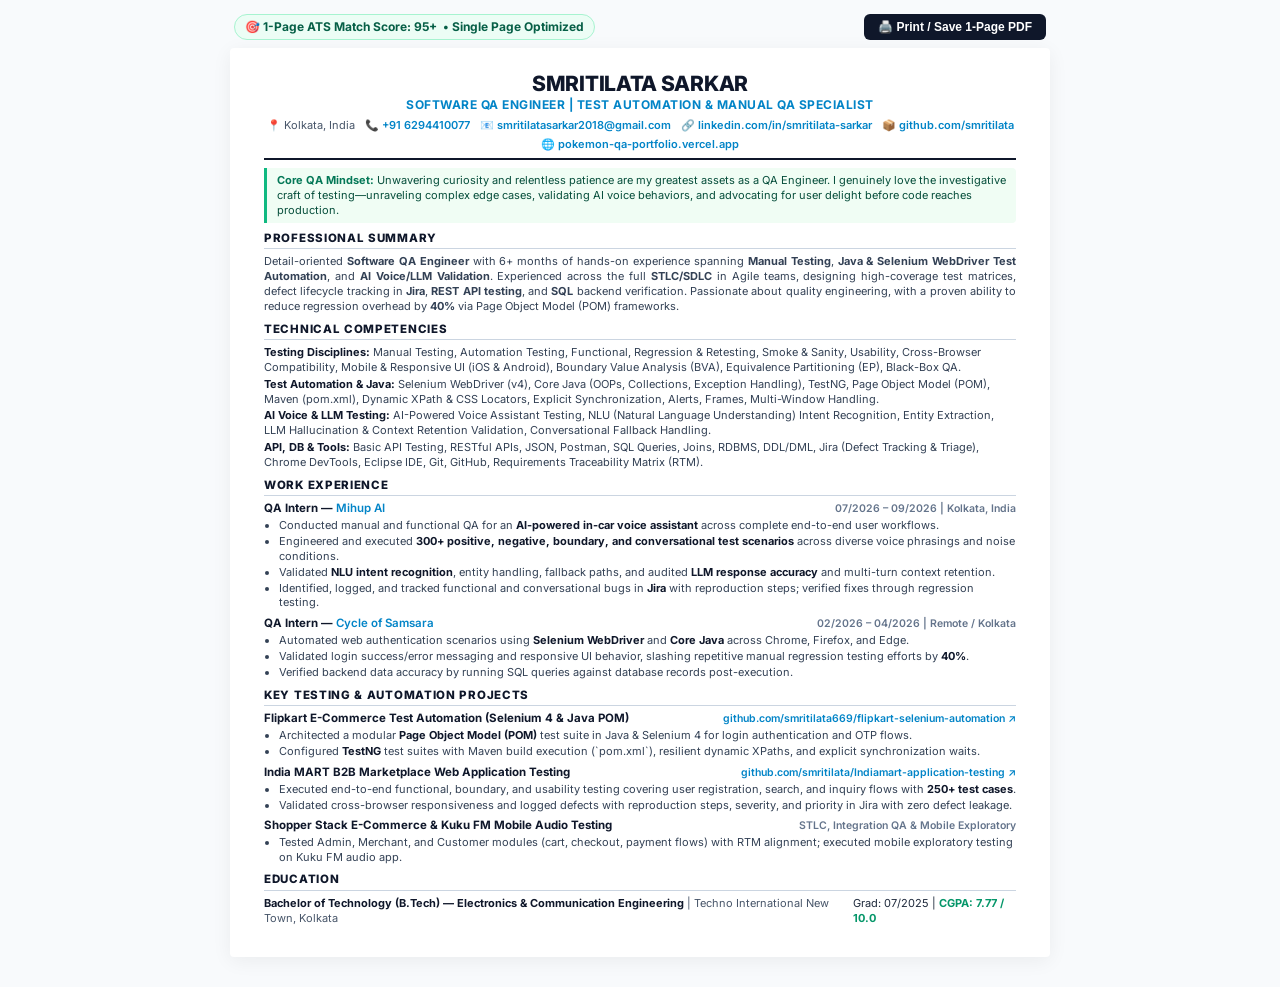
==== Smritilata_Sarkar_Resume.html @ 202419fc "Minimal navigation, 1-page resume, and natural language highlighting curiosity and patience" ====
<!DOCTYPE html>
<html lang="en">
<head>
  <meta charset="UTF-8">
  <meta name="viewport" content="width=device-width, initial-scale=1.0">
  <title>Smritilata Sarkar - Software QA Engineer Resume (One Page ATS)</title>
  <link rel="preconnect" href="https://fonts.googleapis.com">
  <link rel="preconnect" href="https://fonts.gstatic.com">
  <link href="https://fonts.googleapis.com/css2?family=Inter:wght@400;500;600;700;800&display=swap" rel="stylesheet">
  <style>
    * {
      box-sizing: border-box;
      margin: 0;
      padding: 0;
    }

    @page {
      size: A4 portrait;
      margin: 8mm 10mm;
    }

    body {
      font-family: 'Inter', -apple-system, BlinkMacSystemFont, "Segoe UI", Roboto, Helvetica, Arial, sans-serif;
      color: #1e293b;
      background: #f8fafc;
      line-height: 1.35;
      font-size: 11.5px;
      -webkit-font-smoothing: antialiased;
    }

    /* Minimal Top Bar (Screen Only) */
    .top-action-bar {
      max-width: 820px;
      margin: 14px auto 8px;
      display: flex;
      justify-content: space-between;
      align-items: center;
      padding: 0 4px;
    }

    .ats-badge {
      display: inline-flex;
      align-items: center;
      gap: 6px;
      background: #ecfdf5;
      color: #065f46;
      border: 1px solid #a7f3d0;
      padding: 4px 10px;
      border-radius: 20px;
      font-weight: 700;
      font-size: 12px;
    }

    .print-btn {
      background: #0f172a;
      color: #ffffff;
      border: none;
      padding: 6px 14px;
      border-radius: 6px;
      font-weight: 600;
      font-size: 12px;
      cursor: pointer;
      display: inline-flex;
      align-items: center;
      gap: 5px;
      transition: background 0.15s;
    }

    .print-btn:hover {
      background: #0284c7;
    }

    /* One Page Sheet */
    .resume-sheet {
      max-width: 820px;
      margin: 0 auto 30px;
      background: #ffffff;
      padding: 24px 34px;
      box-shadow: 0 4px 20px rgba(0, 0, 0, 0.06);
      border-radius: 4px;
    }

    /* Minimal Header */
    header.resume-header {
      border-bottom: 2px solid #0f172a;
      padding-bottom: 6px;
      margin-bottom: 8px;
      text-align: center;
    }

    h1.applicant-name {
      font-size: 21px;
      font-weight: 800;
      color: #0f172a;
      letter-spacing: -0.3px;
      text-transform: uppercase;
      line-height: 1.1;
      margin-bottom: 2px;
    }

    .target-role {
      font-size: 12px;
      font-weight: 700;
      color: #0284c7;
      letter-spacing: 0.5px;
      margin-bottom: 5px;
    }

    .contact-bar {
      font-size: 11px;
      color: #475569;
      display: flex;
      justify-content: center;
      flex-wrap: wrap;
      gap: 4px 10px;
    }

    .contact-bar a {
      color: #0284c7;
      text-decoration: none;
      font-weight: 600;
    }

    .contact-bar a:hover {
      text-decoration: underline;
    }

    /* Passion / Philosophy Callout */
    .passion-quote-box {
      background: #f0fdf4;
      border-left: 3px solid #10b981;
      padding: 5px 10px;
      margin-bottom: 8px;
      border-radius: 0 4px 4px 0;
      font-size: 11px;
      color: #064e3b;
      line-height: 1.35;
    }

    .passion-quote-box strong {
      color: #047857;
    }

    /* Section Structure */
    section.resume-section {
      margin-bottom: 8px;
    }

    h2.section-heading {
      font-size: 11.5px;
      font-weight: 800;
      color: #0f172a;
      text-transform: uppercase;
      letter-spacing: 0.7px;
      border-bottom: 1px solid #cbd5e1;
      padding-bottom: 2px;
      margin-bottom: 5px;
    }

    .summary-text {
      color: #334155;
      text-align: justify;
      line-height: 1.35;
      font-size: 11px;
    }

    /* Skills */
    .skills-block {
      line-height: 1.35;
      font-size: 11px;
    }

    .skill-line {
      margin-bottom: 2px;
    }

    .skill-line strong {
      color: #0f172a;
      font-size: 11px;
    }

    .skill-line span {
      color: #334155;
    }

    /* Experience & Projects */
    .item-entry {
      margin-bottom: 6px;
    }

    .item-top {
      display: flex;
      justify-content: space-between;
      align-items: baseline;
      margin-bottom: 1.5px;
    }

    .item-title {
      font-size: 11.5px;
      font-weight: 700;
      color: #0f172a;
    }

    .item-title .company {
      color: #0284c7;
      font-weight: 600;
    }

    .item-meta {
      font-size: 10.5px;
      font-weight: 600;
      color: #64748b;
      white-space: nowrap;
    }

    .item-meta a {
      color: #0284c7;
      text-decoration: none;
    }

    ul.compact-list {
      list-style-type: disc;
      padding-left: 15px;
      margin-top: 1px;
    }

    ul.compact-list li {
      margin-bottom: 1.5px;
      color: #334155;
      line-height: 1.32;
      font-size: 11px;
    }

    ul.compact-list li strong {
      color: #0f172a;
    }

    /* Education */
    .education-row {
      display: flex;
      justify-content: space-between;
      align-items: baseline;
      font-size: 11px;
    }

    .edu-degree {
      font-weight: 700;
      color: #0f172a;
    }

    .edu-inst {
      color: #475569;
    }

    .edu-cgpa {
      color: #059669;
      font-weight: 700;
    }

    /* Strict Print One-Page */
    @media print {
      body {
        background: #ffffff;
        font-size: 10.5px;
        color: #000000;
      }
      .no-print {
        display: none !important;
      }
      .resume-sheet {
        padding: 0 !important;
        margin: 0 !important;
        box-shadow: none !important;
        max-width: 100% !important;
      }
      a {
        color: #000000 !important;
        text-decoration: none !important;
      }
      h2.section-heading {
        border-color: #000000;
        color: #000000;
      }
      .target-role, .item-title .company {
        color: #000000 !important;
      }
      .passion-quote-box {
        background: #f8fafc;
        border-color: #334155;
        color: #0f172a;
      }
    }
  </style>
</head>
<body>

  <!-- Screen Minimal Control Bar -->
  <div class="top-action-bar no-print">
    <div class="ats-badge">
      <span>🎯 1-Page ATS Match Score: 95+</span>
      <span>• Single Page Optimized</span>
    </div>
    <button class="print-btn" onclick="window.print()">
      <span>🖨️ Print / Save 1-Page PDF</span>
    </button>
  </div>

  <main class="resume-sheet">
    <!-- Header -->
    <header class="resume-header">
      <h1 class="applicant-name">Smritilata Sarkar</h1>
      <div class="target-role">SOFTWARE QA ENGINEER | TEST AUTOMATION &amp; MANUAL QA SPECIALIST</div>
      <div class="contact-bar">
        <span>📍 Kolkata, India</span>
        <span>📞 <a href="tel:+916294410077">+91 6294410077</a></span>
        <span>📧 <a href="mailto:smritilatasarkar2018@gmail.com">smritilatasarkar2018@gmail.com</a></span>
        <span>🔗 <a href="https://linkedin.com/in/smritilata-sarkar-a81a4428a" target="_blank">linkedin.com/in/smritilata-sarkar</a></span>
        <span>📦 <a href="https://github.com/smritilata" target="_blank">github.com/smritilata</a></span>
        <span>🌐 <a href="https://pokemon-qa-portfolio.vercel.app" target="_blank">pokemon-qa-portfolio.vercel.app</a></span>
      </div>
    </header>

    <!-- Genuine QA Passion Callout -->
    <div class="passion-quote-box">
      <strong>Core QA Mindset:</strong> Unwavering curiosity and relentless patience are my greatest assets as a QA Engineer. I genuinely love the investigative craft of testing—unraveling complex edge cases, validating AI voice behaviors, and advocating for user delight before code reaches production.
    </div>

    <!-- Summary -->
    <section class="resume-section">
      <h2 class="section-heading">Professional Summary</h2>
      <p class="summary-text">
        Detail-oriented <strong>Software QA Engineer</strong> with 6+ months of hands-on experience spanning <strong>Manual Testing</strong>, <strong>Java &amp; Selenium WebDriver Test Automation</strong>, and <strong>AI Voice/LLM Validation</strong>. Experienced across the full <strong>STLC/SDLC</strong> in Agile teams, designing high-coverage test matrices, defect lifecycle tracking in <strong>Jira</strong>, <strong>REST API testing</strong>, and <strong>SQL</strong> backend verification. Passionate about quality engineering, with a proven ability to reduce regression overhead by <strong>40%</strong> via Page Object Model (POM) frameworks.
      </p>
    </section>

    <!-- Core Skills -->
    <section class="resume-section">
      <h2 class="section-heading">Technical Competencies</h2>
      <div class="skills-block">
        <div class="skill-line">
          <strong>Testing Disciplines:</strong>
          <span>Manual Testing, Automation Testing, Functional, Regression &amp; Retesting, Smoke &amp; Sanity, Usability, Cross-Browser Compatibility, Mobile &amp; Responsive UI (iOS &amp; Android), Boundary Value Analysis (BVA), Equivalence Partitioning (EP), Black-Box QA.</span>
        </div>
        <div class="skill-line">
          <strong>Test Automation &amp; Java:</strong>
          <span>Selenium WebDriver (v4), Core Java (OOPs, Collections, Exception Handling), TestNG, Page Object Model (POM), Maven (pom.xml), Dynamic XPath &amp; CSS Locators, Explicit Synchronization, Alerts, Frames, Multi-Window Handling.</span>
        </div>
        <div class="skill-line">
          <strong>AI Voice &amp; LLM Testing:</strong>
          <span>AI-Powered Voice Assistant Testing, NLU (Natural Language Understanding) Intent Recognition, Entity Extraction, LLM Hallucination &amp; Context Retention Validation, Conversational Fallback Handling.</span>
        </div>
        <div class="skill-line">
          <strong>API, DB &amp; Tools:</strong>
          <span>Basic API Testing, RESTful APIs, JSON, Postman, SQL Queries, Joins, RDBMS, DDL/DML, Jira (Defect Tracking &amp; Triage), Chrome DevTools, Eclipse IDE, Git, GitHub, Requirements Traceability Matrix (RTM).</span>
        </div>
      </div>
    </section>

    <!-- Professional Experience -->
    <section class="resume-section">
      <h2 class="section-heading">Work Experience</h2>

      <div class="item-entry">
        <div class="item-top">
          <div class="item-title">QA Intern — <span class="company">Mihup AI</span></div>
          <div class="item-meta">07/2026 – 09/2026 | Kolkata, India</div>
        </div>
        <ul class="compact-list">
          <li>Conducted manual and functional QA for an <strong>AI-powered in-car voice assistant</strong> across complete end-to-end user workflows.</li>
          <li>Engineered and executed <strong>300+ positive, negative, boundary, and conversational test scenarios</strong> across diverse voice phrasings and noise conditions.</li>
          <li>Validated <strong>NLU intent recognition</strong>, entity handling, fallback paths, and audited <strong>LLM response accuracy</strong> and multi-turn context retention.</li>
          <li>Identified, logged, and tracked functional and conversational bugs in <strong>Jira</strong> with reproduction steps; verified fixes through regression testing.</li>
        </ul>
      </div>

      <div class="item-entry">
        <div class="item-top">
          <div class="item-title">QA Intern — <span class="company">Cycle of Samsara</span></div>
          <div class="item-meta">02/2026 – 04/2026 | Remote / Kolkata</div>
        </div>
        <ul class="compact-list">
          <li>Automated web authentication scenarios using <strong>Selenium WebDriver</strong> and <strong>Core Java</strong> across Chrome, Firefox, and Edge.</li>
          <li>Validated login success/error messaging and responsive UI behavior, slashing repetitive manual regression testing efforts by <strong>40%</strong>.</li>
          <li>Verified backend data accuracy by running SQL queries against database records post-execution.</li>
        </ul>
      </div>
    </section>

    <!-- Key Projects -->
    <section class="resume-section">
      <h2 class="section-heading">Key Testing &amp; Automation Projects</h2>

      <div class="item-entry">
        <div class="item-top">
          <div class="item-title">Flipkart E-Commerce Test Automation (Selenium 4 &amp; Java POM)</div>
          <div class="item-meta"><a href="https://github.com/smritilata669/flipkart-selenium-automation" target="_blank">github.com/smritilata669/flipkart-selenium-automation ↗</a></div>
        </div>
        <ul class="compact-list">
          <li>Architected a modular <strong>Page Object Model (POM)</strong> test suite in Java &amp; Selenium 4 for login authentication and OTP flows.</li>
          <li>Configured <strong>TestNG</strong> test suites with Maven build execution (`pom.xml`), resilient dynamic XPaths, and explicit synchronization waits.</li>
        </ul>
      </div>

      <div class="item-entry">
        <div class="item-top">
          <div class="item-title">India MART B2B Marketplace Web Application Testing</div>
          <div class="item-meta"><a href="https://github.com/smritilata/Indiamart-application-testing" target="_blank">github.com/smritilata/Indiamart-application-testing ↗</a></div>
        </div>
        <ul class="compact-list">
          <li>Executed end-to-end functional, boundary, and usability testing covering user registration, search, and inquiry flows with <strong>250+ test cases</strong>.</li>
          <li>Validated cross-browser responsiveness and logged defects with reproduction steps, severity, and priority in Jira with zero defect leakage.</li>
        </ul>
      </div>

      <div class="item-entry">
        <div class="item-top">
          <div class="item-title">Shopper Stack E-Commerce &amp; Kuku FM Mobile Audio Testing</div>
          <div class="item-meta">STLC, Integration QA &amp; Mobile Exploratory</div>
        </div>
        <ul class="compact-list">
          <li>Tested Admin, Merchant, and Customer modules (cart, checkout, payment flows) with RTM alignment; executed mobile exploratory testing on Kuku FM audio app.</li>
        </ul>
      </div>
    </section>

    <!-- Education -->
    <section class="resume-section">
      <h2 class="section-heading">Education</h2>
      <div class="education-row">
        <div>
          <span class="edu-degree">Bachelor of Technology (B.Tech) — Electronics &amp; Communication Engineering</span>
          <span class="edu-inst"> | Techno International New Town, Kolkata</span>
        </div>
        <div>Grad: 07/2025 | <span class="edu-cgpa">CGPA: 7.77 / 10.0</span></div>
      </div>
    </section>
  </main>

</body>
</html>
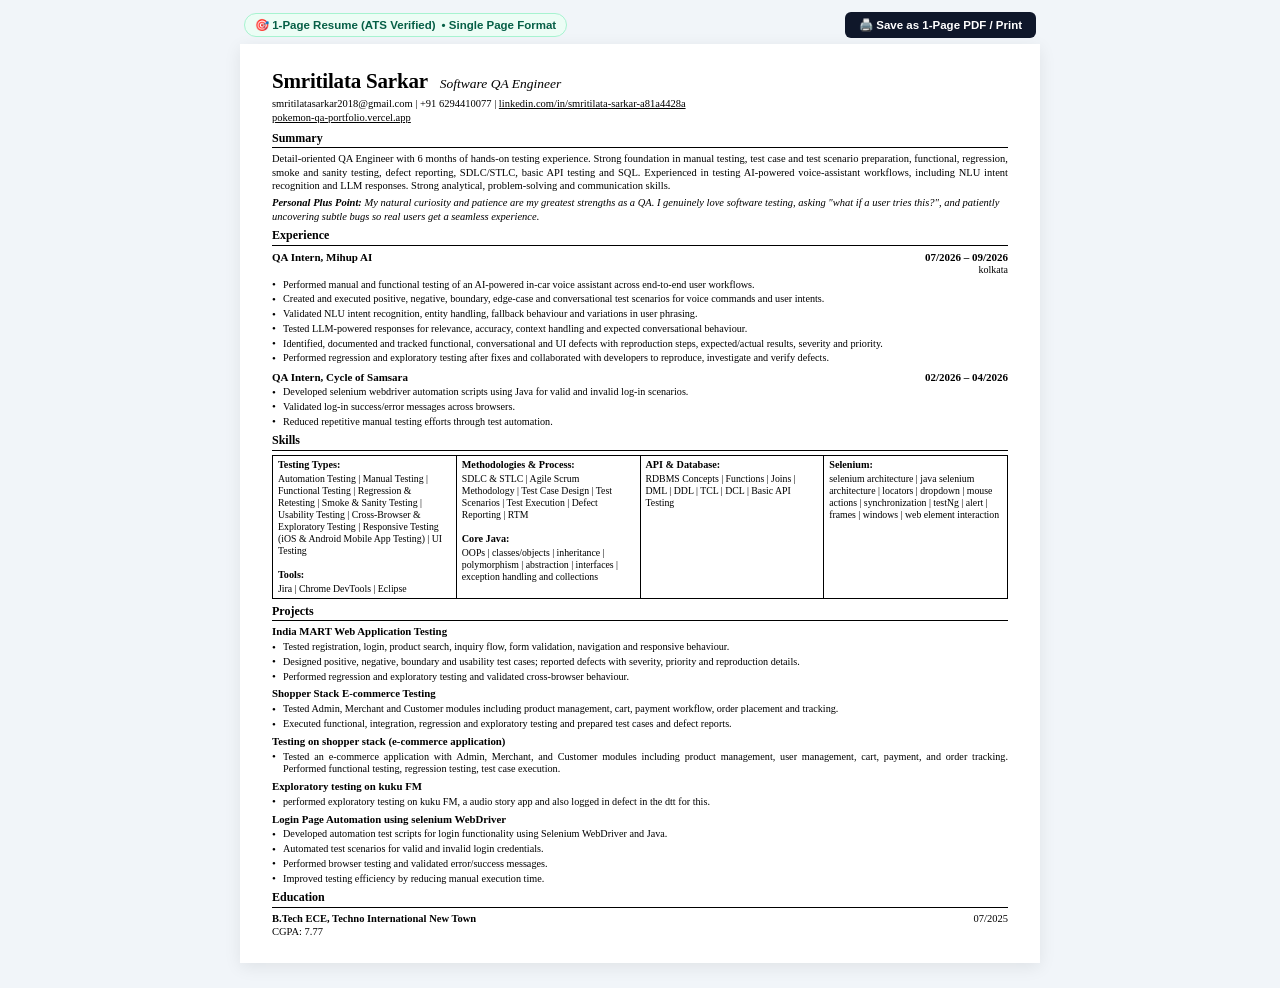
==== commit d93d2dd3: "Update 1-page resume matching PDF layout and reduce navigation bar" ====
--- a/Smritilata_Sarkar_Resume.html
+++ b/Smritilata_Sarkar_Resume.html
@@ -3,10 +3,7 @@
 <head>
   <meta charset="UTF-8">
   <meta name="viewport" content="width=device-width, initial-scale=1.0">
-  <title>Smritilata Sarkar - Software QA Engineer Resume (One Page ATS)</title>
-  <link rel="preconnect" href="https://fonts.googleapis.com">
-  <link rel="preconnect" href="https://fonts.gstatic.com">
-  <link href="https://fonts.googleapis.com/css2?family=Inter:wght@400;500;600;700;800&display=swap" rel="stylesheet">
+  <title>Smritilata Sarkar - Software QA Engineer (Resume)</title>
   <style>
     * {
       box-sizing: border-box;
@@ -16,26 +13,27 @@
 
     @page {
       size: A4 portrait;
-      margin: 8mm 10mm;
+      margin: 8mm 12mm;
     }
 
     body {
-      font-family: 'Inter', -apple-system, BlinkMacSystemFont, "Segoe UI", Roboto, Helvetica, Arial, sans-serif;
-      color: #1e293b;
-      background: #f8fafc;
-      line-height: 1.35;
-      font-size: 11.5px;
+      font-family: "Times New Roman", Times, Georgia, serif;
+      color: #000000;
+      background: #f1f5f9;
+      line-height: 1.28;
+      font-size: 11px;
       -webkit-font-smoothing: antialiased;
     }
 
-    /* Minimal Top Bar (Screen Only) */
+    /* Screen-only top action bar */
     .top-action-bar {
-      max-width: 820px;
-      margin: 14px auto 8px;
+      max-width: 800px;
+      margin: 12px auto 6px;
       display: flex;
       justify-content: space-between;
       align-items: center;
       padding: 0 4px;
+      font-family: -apple-system, BlinkMacSystemFont, "Segoe UI", Roboto, sans-serif;
     }
 
     .ats-badge {
@@ -48,7 +46,7 @@
       padding: 4px 10px;
       border-radius: 20px;
       font-weight: 700;
-      font-size: 12px;
+      font-size: 11.5px;
     }
 
     .print-btn {
@@ -58,7 +56,7 @@
       padding: 6px 14px;
       border-radius: 6px;
       font-weight: 600;
-      font-size: 12px;
+      font-size: 11.5px;
       cursor: pointer;
       display: inline-flex;
       align-items: center;
@@ -70,199 +68,178 @@
       background: #0284c7;
     }
 
-    /* One Page Sheet */
+    /* Exactly One Page Sheet */
     .resume-sheet {
-      max-width: 820px;
-      margin: 0 auto 30px;
+      max-width: 800px;
+      margin: 0 auto 25px;
       background: #ffffff;
-      padding: 24px 34px;
-      box-shadow: 0 4px 20px rgba(0, 0, 0, 0.06);
-      border-radius: 4px;
-    }
-
-    /* Minimal Header */
-    header.resume-header {
-      border-bottom: 2px solid #0f172a;
-      padding-bottom: 6px;
-      margin-bottom: 8px;
-      text-align: center;
-    }
-
-    h1.applicant-name {
+      padding: 24px 32px;
+      box-shadow: 0 4px 16px rgba(0, 0, 0, 0.08);
+    }
+
+    /* Header */
+    .header-name-title {
+      display: flex;
+      align-items: baseline;
+      gap: 12px;
+      margin-bottom: 2px;
+    }
+
+    h1.name {
       font-size: 21px;
-      font-weight: 800;
-      color: #0f172a;
-      letter-spacing: -0.3px;
-      text-transform: uppercase;
-      line-height: 1.1;
-      margin-bottom: 2px;
-    }
-
-    .target-role {
+      font-weight: bold;
+      color: #000000;
+      letter-spacing: -0.2px;
+    }
+
+    .title {
+      font-size: 13.5px;
+      color: #000000;
+      font-style: italic;
+    }
+
+    .contact-row {
+      font-size: 10.5px;
+      color: #000000;
+      margin-bottom: 1px;
+    }
+
+    .contact-row a {
+      color: #000000;
+      text-decoration: underline;
+    }
+
+    .portfolio-row {
+      font-size: 10.5px;
+      margin-bottom: 6px;
+    }
+
+    .portfolio-row a {
+      color: #000000;
+      text-decoration: underline;
+    }
+
+    /* Section Headings */
+    h2.section-title {
       font-size: 12px;
-      font-weight: 700;
-      color: #0284c7;
-      letter-spacing: 0.5px;
+      font-weight: bold;
+      color: #000000;
+      border-bottom: 1px solid #000000;
+      padding-bottom: 1px;
+      margin-top: 5px;
+      margin-bottom: 4px;
+    }
+
+    /* Summary */
+    .summary-text {
+      text-align: justify;
+      font-size: 10.5px;
+      line-height: 1.28;
+      margin-bottom: 4px;
+    }
+
+    .personal-plus-point {
+      font-size: 10.5px;
+      margin-top: 2px;
+      font-style: italic;
+    }
+
+    /* Experience */
+    .exp-item {
       margin-bottom: 5px;
     }
 
-    .contact-bar {
-      font-size: 11px;
-      color: #475569;
-      display: flex;
-      justify-content: center;
-      flex-wrap: wrap;
-      gap: 4px 10px;
-    }
-
-    .contact-bar a {
-      color: #0284c7;
-      text-decoration: none;
-      font-weight: 600;
-    }
-
-    .contact-bar a:hover {
-      text-decoration: underline;
-    }
-
-    /* Passion / Philosophy Callout */
-    .passion-quote-box {
-      background: #f0fdf4;
-      border-left: 3px solid #10b981;
-      padding: 5px 10px;
-      margin-bottom: 8px;
-      border-radius: 0 4px 4px 0;
-      font-size: 11px;
-      color: #064e3b;
-      line-height: 1.35;
-    }
-
-    .passion-quote-box strong {
-      color: #047857;
-    }
-
-    /* Section Structure */
-    section.resume-section {
-      margin-bottom: 8px;
-    }
-
-    h2.section-heading {
-      font-size: 11.5px;
-      font-weight: 800;
-      color: #0f172a;
-      text-transform: uppercase;
-      letter-spacing: 0.7px;
-      border-bottom: 1px solid #cbd5e1;
-      padding-bottom: 2px;
-      margin-bottom: 5px;
-    }
-
-    .summary-text {
-      color: #334155;
-      text-align: justify;
-      line-height: 1.35;
-      font-size: 11px;
-    }
-
-    /* Skills */
-    .skills-block {
-      line-height: 1.35;
-      font-size: 11px;
-    }
-
-    .skill-line {
-      margin-bottom: 2px;
-    }
-
-    .skill-line strong {
-      color: #0f172a;
-      font-size: 11px;
-    }
-
-    .skill-line span {
-      color: #334155;
-    }
-
-    /* Experience & Projects */
-    .item-entry {
-      margin-bottom: 6px;
-    }
-
-    .item-top {
+    .exp-header {
       display: flex;
       justify-content: space-between;
       align-items: baseline;
-      margin-bottom: 1.5px;
-    }
-
-    .item-title {
-      font-size: 11.5px;
-      font-weight: 700;
-      color: #0f172a;
-    }
-
-    .item-title .company {
-      color: #0284c7;
-      font-weight: 600;
-    }
-
-    .item-meta {
-      font-size: 10.5px;
-      font-weight: 600;
-      color: #64748b;
-      white-space: nowrap;
-    }
-
-    .item-meta a {
-      color: #0284c7;
-      text-decoration: none;
-    }
-
-    ul.compact-list {
-      list-style-type: disc;
-      padding-left: 15px;
-      margin-top: 1px;
-    }
-
-    ul.compact-list li {
-      margin-bottom: 1.5px;
-      color: #334155;
-      line-height: 1.32;
+      font-weight: bold;
       font-size: 11px;
     }
 
-    ul.compact-list li strong {
-      color: #0f172a;
+    .exp-sub {
+      text-align: right;
+      font-size: 10px;
+      font-weight: normal;
+    }
+
+    ul.bullet-list {
+      list-style-type: none;
+      padding-left: 0;
+      margin-top: 2px;
+    }
+
+    ul.bullet-list li {
+      position: relative;
+      padding-left: 11px;
+      margin-bottom: 2px;
+      font-size: 10.2px;
+      line-height: 1.25;
+      text-align: justify;
+    }
+
+    ul.bullet-list li::before {
+      content: "•";
+      position: absolute;
+      left: 0;
+      top: -0.5px;
+      font-size: 11px;
+    }
+
+    /* Skills Grid Table (Matching the 4-column box in PDF) */
+    .skills-table {
+      width: 100%;
+      border-collapse: collapse;
+      margin-bottom: 4px;
+      margin-top: 3px;
+      border: 1px solid #000000;
+    }
+
+    .skills-table td {
+      border: 1px solid #000000;
+      vertical-align: top;
+      padding: 3px 5px;
+      font-size: 9.8px;
+      line-height: 1.22;
+      width: 25%;
+    }
+
+    .skill-sec-title {
+      font-weight: bold;
+      margin-bottom: 2px;
+      display: block;
+      font-size: 10.2px;
+    }
+
+    /* Projects */
+    .project-item {
+      margin-bottom: 4px;
+    }
+
+    .project-name {
+      font-weight: bold;
+      font-size: 10.8px;
+      margin-bottom: 1px;
     }
 
     /* Education */
-    .education-row {
+    .edu-row {
       display: flex;
       justify-content: space-between;
       align-items: baseline;
-      font-size: 11px;
-    }
-
-    .edu-degree {
-      font-weight: 700;
-      color: #0f172a;
-    }
-
-    .edu-inst {
-      color: #475569;
-    }
-
-    .edu-cgpa {
-      color: #059669;
-      font-weight: 700;
-    }
-
-    /* Strict Print One-Page */
+      font-size: 10.5px;
+    }
+
+    .edu-title {
+      font-weight: bold;
+    }
+
+    /* Print settings: strictly 1 page */
     @media print {
       body {
         background: #ffffff;
         font-size: 10.5px;
-        color: #000000;
+        line-height: 1.24;
       }
       .no-print {
         display: none !important;
@@ -275,163 +252,171 @@
       }
       a {
         color: #000000 !important;
-        text-decoration: none !important;
-      }
-      h2.section-heading {
-        border-color: #000000;
-        color: #000000;
-      }
-      .target-role, .item-title .company {
-        color: #000000 !important;
-      }
-      .passion-quote-box {
-        background: #f8fafc;
-        border-color: #334155;
-        color: #0f172a;
+        text-decoration: underline !important;
       }
     }
   </style>
 </head>
 <body>
 
-  <!-- Screen Minimal Control Bar -->
+  <!-- Screen Top Bar with ATS Score Indicator & Print Button -->
   <div class="top-action-bar no-print">
     <div class="ats-badge">
-      <span>🎯 1-Page ATS Match Score: 95+</span>
-      <span>• Single Page Optimized</span>
+      <span>🎯 1-Page Resume (ATS Verified)</span>
+      <span>• Single Page Format</span>
     </div>
     <button class="print-btn" onclick="window.print()">
-      <span>🖨️ Print / Save 1-Page PDF</span>
+      <span>🖨️ Save as 1-Page PDF / Print</span>
     </button>
   </div>
 
   <main class="resume-sheet">
     <!-- Header -->
-    <header class="resume-header">
-      <h1 class="applicant-name">Smritilata Sarkar</h1>
-      <div class="target-role">SOFTWARE QA ENGINEER | TEST AUTOMATION &amp; MANUAL QA SPECIALIST</div>
-      <div class="contact-bar">
-        <span>📍 Kolkata, India</span>
-        <span>📞 <a href="tel:+916294410077">+91 6294410077</a></span>
-        <span>📧 <a href="mailto:smritilatasarkar2018@gmail.com">smritilatasarkar2018@gmail.com</a></span>
-        <span>🔗 <a href="https://linkedin.com/in/smritilata-sarkar-a81a4428a" target="_blank">linkedin.com/in/smritilata-sarkar</a></span>
-        <span>📦 <a href="https://github.com/smritilata" target="_blank">github.com/smritilata</a></span>
-        <span>🌐 <a href="https://pokemon-qa-portfolio.vercel.app" target="_blank">pokemon-qa-portfolio.vercel.app</a></span>
+    <header>
+      <div class="header-name-title">
+        <h1 class="name">Smritilata Sarkar</h1>
+        <span class="title">Software QA Engineer</span>
+      </div>
+      <div class="contact-row">
+        <span>smritilatasarkar2018@gmail.com</span> | 
+        <span>+91 6294410077</span> | 
+        <a href="https://linkedin.com/in/smritilata-sarkar-a81a4428a" target="_blank">linkedin.com/in/smritilata-sarkar-a81a4428a</a>
+      </div>
+      <div class="portfolio-row">
+        <a href="https://pokemon-qa-portfolio.vercel.app" target="_blank">pokemon-qa-portfolio.vercel.app</a>
       </div>
     </header>
 
-    <!-- Genuine QA Passion Callout -->
-    <div class="passion-quote-box">
-      <strong>Core QA Mindset:</strong> Unwavering curiosity and relentless patience are my greatest assets as a QA Engineer. I genuinely love the investigative craft of testing—unraveling complex edge cases, validating AI voice behaviors, and advocating for user delight before code reaches production.
-    </div>
-
     <!-- Summary -->
-    <section class="resume-section">
-      <h2 class="section-heading">Professional Summary</h2>
+    <section>
+      <h2 class="section-title">Summary</h2>
       <p class="summary-text">
-        Detail-oriented <strong>Software QA Engineer</strong> with 6+ months of hands-on experience spanning <strong>Manual Testing</strong>, <strong>Java &amp; Selenium WebDriver Test Automation</strong>, and <strong>AI Voice/LLM Validation</strong>. Experienced across the full <strong>STLC/SDLC</strong> in Agile teams, designing high-coverage test matrices, defect lifecycle tracking in <strong>Jira</strong>, <strong>REST API testing</strong>, and <strong>SQL</strong> backend verification. Passionate about quality engineering, with a proven ability to reduce regression overhead by <strong>40%</strong> via Page Object Model (POM) frameworks.
+        Detail-oriented QA Engineer with 6 months of hands-on testing experience. Strong foundation in manual testing, test case and test scenario preparation, functional, regression, smoke and sanity testing, defect reporting, SDLC/STLC, basic API testing and SQL. Experienced in testing AI-powered voice-assistant workflows, including NLU intent recognition and LLM responses. Strong analytical, problem-solving and communication skills.
+      </p>
+      <p class="personal-plus-point">
+        <strong>Personal Plus Point:</strong> My natural curiosity and patience are my greatest strengths as a QA. I genuinely love software testing, asking "what if a user tries this?", and patiently uncovering subtle bugs so real users get a seamless experience.
       </p>
     </section>
 
-    <!-- Core Skills -->
-    <section class="resume-section">
-      <h2 class="section-heading">Technical Competencies</h2>
-      <div class="skills-block">
-        <div class="skill-line">
-          <strong>Testing Disciplines:</strong>
-          <span>Manual Testing, Automation Testing, Functional, Regression &amp; Retesting, Smoke &amp; Sanity, Usability, Cross-Browser Compatibility, Mobile &amp; Responsive UI (iOS &amp; Android), Boundary Value Analysis (BVA), Equivalence Partitioning (EP), Black-Box QA.</span>
+    <!-- Experience -->
+    <section>
+      <h2 class="section-title">Experience</h2>
+
+      <div class="exp-item">
+        <div class="exp-header">
+          <span>QA Intern, Mihup AI</span>
+          <span>07/2026 – 09/2026</span>
         </div>
-        <div class="skill-line">
-          <strong>Test Automation &amp; Java:</strong>
-          <span>Selenium WebDriver (v4), Core Java (OOPs, Collections, Exception Handling), TestNG, Page Object Model (POM), Maven (pom.xml), Dynamic XPath &amp; CSS Locators, Explicit Synchronization, Alerts, Frames, Multi-Window Handling.</span>
+        <div class="exp-sub">kolkata</div>
+        <ul class="bullet-list">
+          <li>Performed manual and functional testing of an AI-powered in-car voice assistant across end-to-end user workflows.</li>
+          <li>Created and executed positive, negative, boundary, edge-case and conversational test scenarios for voice commands and user intents.</li>
+          <li>Validated NLU intent recognition, entity handling, fallback behaviour and variations in user phrasing.</li>
+          <li>Tested LLM-powered responses for relevance, accuracy, context handling and expected conversational behaviour.</li>
+          <li>Identified, documented and tracked functional, conversational and UI defects with reproduction steps, expected/actual results, severity and priority.</li>
+          <li>Performed regression and exploratory testing after fixes and collaborated with developers to reproduce, investigate and verify defects.</li>
+        </ul>
+      </div>
+
+      <div class="exp-item">
+        <div class="exp-header">
+          <span>QA Intern, Cycle of Samsara</span>
+          <span>02/2026 – 04/2026</span>
         </div>
-        <div class="skill-line">
-          <strong>AI Voice &amp; LLM Testing:</strong>
-          <span>AI-Powered Voice Assistant Testing, NLU (Natural Language Understanding) Intent Recognition, Entity Extraction, LLM Hallucination &amp; Context Retention Validation, Conversational Fallback Handling.</span>
+        <ul class="bullet-list">
+          <li>Developed selenium webdriver automation scripts using Java for valid and invalid log-in scenarios.</li>
+          <li>Validated log-in success/error messages across browsers.</li>
+          <li>Reduced repetitive manual testing efforts through test automation.</li>
+        </ul>
+      </div>
+    </section>
+
+    <!-- Skills Table (4-Column Layout as in PDF) -->
+    <section>
+      <h2 class="section-title">Skills</h2>
+      <table class="skills-table">
+        <tr>
+          <td>
+            <span class="skill-sec-title">Testing Types:</span>
+            Automation Testing | Manual Testing | Functional Testing | Regression &amp; Retesting | Smoke &amp; Sanity Testing | Usability Testing | Cross-Browser &amp; Exploratory Testing | Responsive Testing (iOS &amp; Android Mobile App Testing) | UI Testing
+            <br><br>
+            <span class="skill-sec-title">Tools:</span>
+            Jira | Chrome DevTools | Eclipse
+          </td>
+          <td>
+            <span class="skill-sec-title">Methodologies &amp; Process:</span>
+            SDLC &amp; STLC | Agile Scrum Methodology | Test Case Design | Test Scenarios | Test Execution | Defect Reporting | RTM
+            <br><br>
+            <span class="skill-sec-title">Core Java:</span>
+            OOPs | classes/objects | inheritance | polymorphism | abstraction | interfaces | exception handling and collections
+          </td>
+          <td>
+            <span class="skill-sec-title">API &amp; Database:</span>
+            RDBMS Concepts | Functions | Joins | DML | DDL | TCL | DCL | Basic API Testing
+          </td>
+          <td>
+            <span class="skill-sec-title">Selenium:</span>
+            selenium architecture | java selenium architecture | locators | dropdown | mouse actions | synchronization | testNg | alert | frames | windows | web element interaction
+          </td>
+        </tr>
+      </table>
+    </section>
+
+    <!-- Projects -->
+    <section>
+      <h2 class="section-title">Projects</h2>
+
+      <div class="project-item">
+        <div class="project-name">India MART Web Application Testing</div>
+        <ul class="bullet-list">
+          <li>Tested registration, login, product search, inquiry flow, form validation, navigation and responsive behaviour.</li>
+          <li>Designed positive, negative, boundary and usability test cases; reported defects with severity, priority and reproduction details.</li>
+          <li>Performed regression and exploratory testing and validated cross-browser behaviour.</li>
+        </ul>
+      </div>
+
+      <div class="project-item">
+        <div class="project-name">Shopper Stack E-commerce Testing</div>
+        <ul class="bullet-list">
+          <li>Tested Admin, Merchant and Customer modules including product management, cart, payment workflow, order placement and tracking.</li>
+          <li>Executed functional, integration, regression and exploratory testing and prepared test cases and defect reports.</li>
+        </ul>
+      </div>
+
+      <div class="project-item">
+        <div class="project-name">Testing on shopper stack (e-commerce application)</div>
+        <ul class="bullet-list">
+          <li>Tested an e-commerce application with Admin, Merchant, and Customer modules including product management, user management, cart, payment, and order tracking. Performed functional testing, regression testing, test case execution.</li>
+        </ul>
+      </div>
+
+      <div class="project-item">
+        <div class="project-name">Exploratory testing on kuku FM</div>
+        <ul class="bullet-list">
+          <li>performed exploratory testing on kuku FM, a audio story app and also logged in defect in the dtt for this.</li>
+        </ul>
+      </div>
+
+      <div class="project-item">
+        <div class="project-name">Login Page Automation using selenium WebDriver</div>
+        <ul class="bullet-list">
+          <li>Developed automation test scripts for login functionality using Selenium WebDriver and Java.</li>
+          <li>Automated test scenarios for valid and invalid login credentials.</li>
+          <li>Performed browser testing and validated error/success messages.</li>
+          <li>Improved testing efficiency by reducing manual execution time.</li>
+        </ul>
+      </div>
+    </section>
+
+    <!-- Education -->
+    <section>
+      <h2 class="section-title">Education</h2>
+      <div class="edu-row">
+        <div>
+          <span class="edu-title">B.Tech ECE, Techno International New Town</span><br>
+          <span>CGPA: 7.77</span>
         </div>
-        <div class="skill-line">
-          <strong>API, DB &amp; Tools:</strong>
-          <span>Basic API Testing, RESTful APIs, JSON, Postman, SQL Queries, Joins, RDBMS, DDL/DML, Jira (Defect Tracking &amp; Triage), Chrome DevTools, Eclipse IDE, Git, GitHub, Requirements Traceability Matrix (RTM).</span>
-        </div>
-      </div>
-    </section>
-
-    <!-- Professional Experience -->
-    <section class="resume-section">
-      <h2 class="section-heading">Work Experience</h2>
-
-      <div class="item-entry">
-        <div class="item-top">
-          <div class="item-title">QA Intern — <span class="company">Mihup AI</span></div>
-          <div class="item-meta">07/2026 – 09/2026 | Kolkata, India</div>
-        </div>
-        <ul class="compact-list">
-          <li>Conducted manual and functional QA for an <strong>AI-powered in-car voice assistant</strong> across complete end-to-end user workflows.</li>
-          <li>Engineered and executed <strong>300+ positive, negative, boundary, and conversational test scenarios</strong> across diverse voice phrasings and noise conditions.</li>
-          <li>Validated <strong>NLU intent recognition</strong>, entity handling, fallback paths, and audited <strong>LLM response accuracy</strong> and multi-turn context retention.</li>
-          <li>Identified, logged, and tracked functional and conversational bugs in <strong>Jira</strong> with reproduction steps; verified fixes through regression testing.</li>
-        </ul>
-      </div>
-
-      <div class="item-entry">
-        <div class="item-top">
-          <div class="item-title">QA Intern — <span class="company">Cycle of Samsara</span></div>
-          <div class="item-meta">02/2026 – 04/2026 | Remote / Kolkata</div>
-        </div>
-        <ul class="compact-list">
-          <li>Automated web authentication scenarios using <strong>Selenium WebDriver</strong> and <strong>Core Java</strong> across Chrome, Firefox, and Edge.</li>
-          <li>Validated login success/error messaging and responsive UI behavior, slashing repetitive manual regression testing efforts by <strong>40%</strong>.</li>
-          <li>Verified backend data accuracy by running SQL queries against database records post-execution.</li>
-        </ul>
-      </div>
-    </section>
-
-    <!-- Key Projects -->
-    <section class="resume-section">
-      <h2 class="section-heading">Key Testing &amp; Automation Projects</h2>
-
-      <div class="item-entry">
-        <div class="item-top">
-          <div class="item-title">Flipkart E-Commerce Test Automation (Selenium 4 &amp; Java POM)</div>
-          <div class="item-meta"><a href="https://github.com/smritilata669/flipkart-selenium-automation" target="_blank">github.com/smritilata669/flipkart-selenium-automation ↗</a></div>
-        </div>
-        <ul class="compact-list">
-          <li>Architected a modular <strong>Page Object Model (POM)</strong> test suite in Java &amp; Selenium 4 for login authentication and OTP flows.</li>
-          <li>Configured <strong>TestNG</strong> test suites with Maven build execution (`pom.xml`), resilient dynamic XPaths, and explicit synchronization waits.</li>
-        </ul>
-      </div>
-
-      <div class="item-entry">
-        <div class="item-top">
-          <div class="item-title">India MART B2B Marketplace Web Application Testing</div>
-          <div class="item-meta"><a href="https://github.com/smritilata/Indiamart-application-testing" target="_blank">github.com/smritilata/Indiamart-application-testing ↗</a></div>
-        </div>
-        <ul class="compact-list">
-          <li>Executed end-to-end functional, boundary, and usability testing covering user registration, search, and inquiry flows with <strong>250+ test cases</strong>.</li>
-          <li>Validated cross-browser responsiveness and logged defects with reproduction steps, severity, and priority in Jira with zero defect leakage.</li>
-        </ul>
-      </div>
-
-      <div class="item-entry">
-        <div class="item-top">
-          <div class="item-title">Shopper Stack E-Commerce &amp; Kuku FM Mobile Audio Testing</div>
-          <div class="item-meta">STLC, Integration QA &amp; Mobile Exploratory</div>
-        </div>
-        <ul class="compact-list">
-          <li>Tested Admin, Merchant, and Customer modules (cart, checkout, payment flows) with RTM alignment; executed mobile exploratory testing on Kuku FM audio app.</li>
-        </ul>
-      </div>
-    </section>
-
-    <!-- Education -->
-    <section class="resume-section">
-      <h2 class="section-heading">Education</h2>
-      <div class="education-row">
-        <div>
-          <span class="edu-degree">Bachelor of Technology (B.Tech) — Electronics &amp; Communication Engineering</span>
-          <span class="edu-inst"> | Techno International New Town, Kolkata</span>
-        </div>
-        <div>Grad: 07/2025 | <span class="edu-cgpa">CGPA: 7.77 / 10.0</span></div>
+        <div>07/2025</div>
       </div>
     </section>
   </main>
